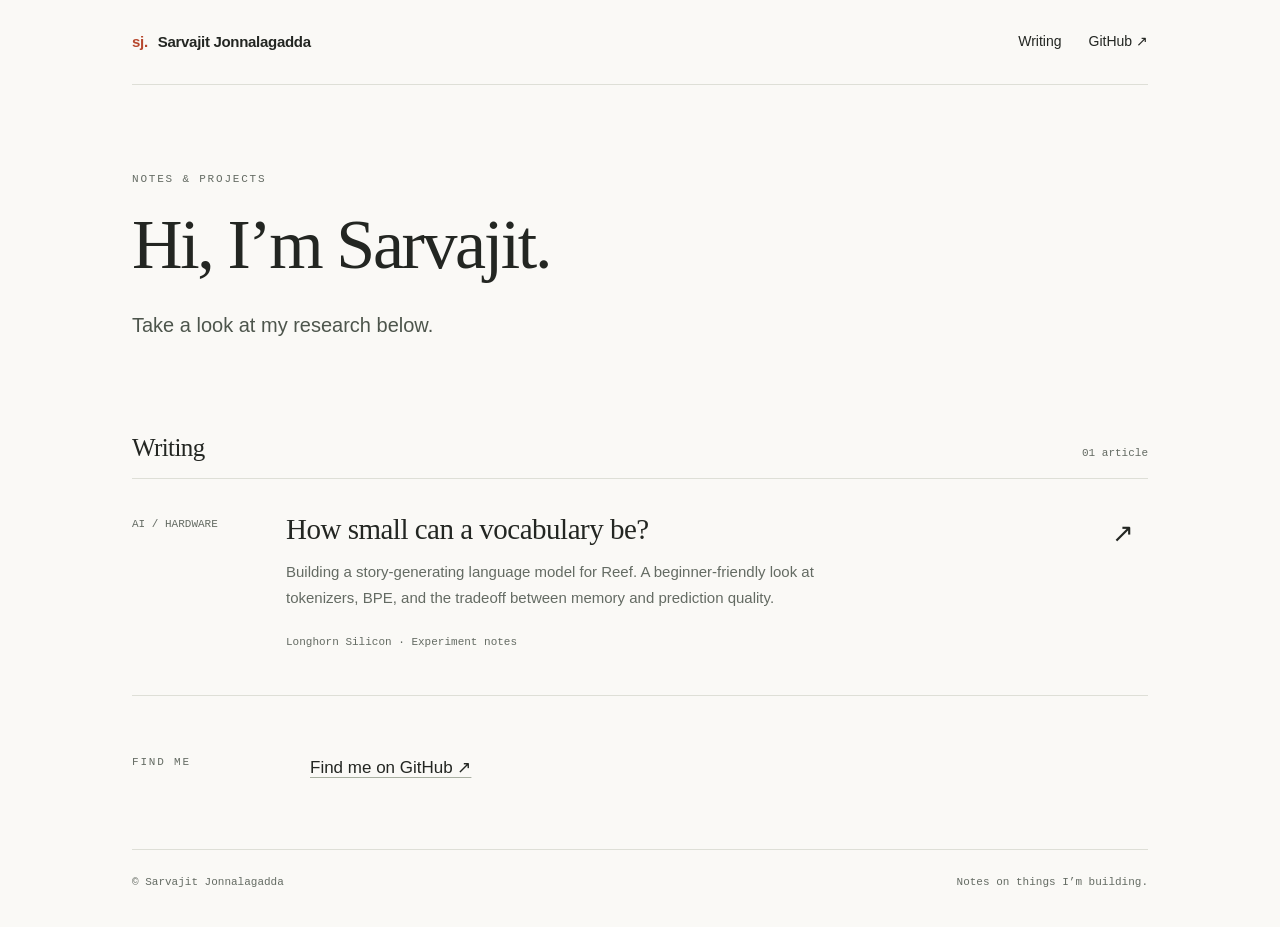
==== index.html @ 6be66ce3 "Remove About navigation, finish opening blurb, and move code links to top" ====
<!doctype html>
<html lang="en"><head><meta charset="UTF-8"><meta name="viewport" content="width=device-width, initial-scale=1"><meta name="description" content="Personal notes on language models, hardware, and building things."><meta name="theme-color" content="#faf9f6"><title>Sarvajit Jonnalagadda | Notes &amp; Projects</title><link rel="icon" href="assets/favicon.svg" type="image/svg+xml"><link rel="stylesheet" href="assets/style.css"></head><body><a class="skip" href="#main">Skip to content</a><div class="wrap"><header class="topbar"><a class="brand" href="index.html"><span>sj.</span>Sarvajit Jonnalagadda</a><nav class="nav" aria-label="Main navigation"><a href="index.html#writing">Writing</a><a href="https://github.com/sarvajit-j">GitHub ↗</a></nav></header>
<main id="main"><section class="hero"><div class="eyebrow">Notes & projects</div><h1>Hi, I’m Sarvajit.</h1><p class="intro">Take a look at my research below.</p></section>
<section id="writing" aria-labelledby="writing-title"><div class="sectionbar"><h2 id="writing-title">Writing</h2><span>01 article</span></div><a class="entry" href="vocabulary.html"><span class="tag">AI / HARDWARE</span><div><h3>How small can a vocabulary be?</h3><p>Building a story-generating language model for Reef. A beginner-friendly look at tokenizers, BPE, and the tradeoff between memory and prediction quality.</p><span class="entry-meta">Longhorn Silicon · Experiment notes</span></div><span class="arrow" aria-hidden="true">↗</span></a></section>
<section class="about" id="about"><div class="eyebrow">Find me</div><div><a href="https://github.com/sarvajit-j">Find me on GitHub ↗</a></div></section></main>
<footer><span>© Sarvajit Jonnalagadda</span><span>Notes on things I’m building.</span></footer></div></body></html>
---- assets/style.css ----
:root{--paper:#faf9f6;--ink:#232622;--muted:#646b63;--line:#dedfd7;--accent:#b7472d;--soft:#f0f1e9;--mono:ui-monospace,SFMono-Regular,Consolas,monospace;--sans:Arial,Helvetica,sans-serif;--serif:Georgia,'Times New Roman',serif}
*{box-sizing:border-box}html{scroll-behavior:smooth;scroll-padding-top:36px}body{margin:0;background:var(--paper);color:var(--ink);font:17px/1.7 var(--sans)}a{color:inherit;text-decoration-color:#a8afa1;text-underline-offset:4px}a:hover{color:var(--accent);text-decoration-color:var(--accent)}button,a,input{touch-action:manipulation}button{font:inherit;color:inherit}a:focus-visible,button:focus-visible,input:focus-visible{outline:3px solid var(--accent);outline-offset:5px}.skip{position:absolute;left:16px;top:-80px;padding:8px;background:var(--paper);z-index:10}.skip:focus{top:8px}.wrap{max-width:1080px;margin:auto;padding:0 32px}.topbar{display:flex;align-items:center;justify-content:space-between;gap:24px;padding:29px 0;border-bottom:1px solid var(--line)}.brand{text-decoration:none;font-size:15px;font-weight:600;letter-spacing:-.3px}.brand span{color:var(--accent);margin-right:10px}.nav{display:flex;gap:27px;font-size:14px}.nav a{text-decoration:none}.nav a[aria-current=page]{color:var(--accent)}.eyebrow{font:11px/1.6 var(--mono);letter-spacing:1.8px;text-transform:uppercase;color:var(--muted)}.hero{padding:86px 0 70px;max-width:850px}h1,h2,h3,p{margin-top:0}h1{font:normal clamp(40px,6.2vw,70px)/1.08 var(--serif);letter-spacing:-2.4px;margin:19px 0 25px}h2{font:normal 32px/1.25 var(--serif);letter-spacing:-.6px}h3{font-size:18px}.intro{font-size:20px;line-height:1.7;max-width:660px;color:#4d554c}.intro a{color:var(--ink)}.sectionbar{display:flex;justify-content:space-between;align-items:baseline;border-bottom:1px solid var(--line);padding-bottom:15px}.sectionbar h2{font-size:25px;margin:0}.sectionbar span{font:11px var(--mono);color:var(--muted)}.entry{display:grid;grid-template-columns:130px 1fr 36px;gap:24px;padding:32px 0 40px;border-bottom:1px solid var(--line);text-decoration:none}.entry .tag{font:11px var(--mono);color:var(--muted);padding-top:7px}.entry h3{font:normal 29px/1.25 var(--serif);margin:0 0 12px;letter-spacing:-.5px}.entry p{font-size:15px;color:var(--muted);max-width:600px;margin:0 0 16px}.entry .entry-meta{font:11px var(--mono);color:var(--muted)}.arrow{font-size:26px}.about{display:grid;grid-template-columns:154px 1fr;gap:24px;padding:58px 0 66px}.about p{max-width:620px;margin-bottom:12px;color:#4d554c}footer{border-top:1px solid var(--line);padding:23px 0 35px;display:flex;justify-content:space-between;gap:20px;font:11px/1.7 var(--mono);color:var(--muted)}.article-head{max-width:850px;padding:61px 0 45px}.back{font-size:13px;color:var(--muted);text-decoration:none}.article-head h1{font-size:clamp(40px,5.5vw,62px);margin-top:22px}.dek{font-size:20px;color:#596151;line-height:1.55;max-width:700px}.byline{font:11px/1.8 var(--mono);color:var(--muted)}.reading{display:grid;grid-template-columns:160px minmax(0,720px);gap:50px;align-items:start}.toc{position:sticky;top:32px;font-size:12px;line-height:1.6}.toc p{font:10px var(--mono);letter-spacing:1px;color:var(--muted)}.toc a{display:block;color:var(--muted);text-decoration:none;margin:14px 0}.toc a:hover{color:var(--accent)}article{font-size:17px;line-height:1.85;min-width:0}article p{margin-bottom:23px}article h2{margin:50px 0 22px}article h3{margin:26px 0 12px}article li{margin-bottom:8px}article ul,article ol{padding-left:24px}.brief{border-left:2px solid var(--accent);padding:2px 0 2px 22px;color:#596151;font-size:15px;margin-bottom:35px}.prompt{font:italic 27px/1.4 var(--serif);border-left:2px solid var(--accent);padding:10px 0 10px 22px;margin:26px 0}.flow{display:flex;align-items:center;flex-wrap:wrap;gap:10px;background:var(--soft);padding:18px 21px;font:12px/1.6 var(--mono);margin:25px 0}.flow b{font-weight:normal;color:var(--accent)}figure{margin:30px 0}figure img{display:block;width:100%;height:auto;border:1px solid var(--line)}figcaption{font:12px/1.65 var(--sans);color:var(--muted);margin-top:12px}.portrait{max-width:530px;margin:32px auto}.portrait img{max-height:720px;object-fit:contain;background:#e5e1d6}.note{font-size:13px;color:var(--muted);border-top:1px solid var(--line);padding-top:13px;line-height:1.65}.equation{font:17px/1.8 var(--mono);background:var(--soft);padding:20px;margin:24px 0;overflow-wrap:anywhere}.table-wrap{overflow-x:auto;margin:25px 0}table{border-collapse:collapse;width:100%;font-size:14px;white-space:nowrap}th{text-align:left;font:10px/1.5 var(--mono);text-transform:uppercase;letter-spacing:.7px;color:var(--muted);padding:12px 14px;border-bottom:1px solid var(--ink)}td{padding:12px 14px;border-bottom:1px solid var(--line);font-variant-numeric:tabular-nums}th:first-child,td:first-child{padding-left:0}.best td{background:#eaf0e5}.best td:first-child{padding-left:8px}.badge{font:9px var(--mono);margin-left:6px;color:#426141;white-space:normal}.bpb-demo{border:1px solid var(--line);padding:24px;margin:28px 0}.bpb-demo .eyebrow{margin-bottom:16px}.penalty-grid{display:grid;grid-template-columns:1fr 1fr;gap:20px}.penalty-grid>div{background:var(--soft);padding:18px;font-size:14px}.penalty-grid strong{font:normal 28px var(--serif);display:block;margin:8px 0}.penalty-grid p{margin:0}.example-label{font:11px var(--mono);color:var(--muted);margin-top:16px}.sample-viewer{border:1px solid var(--line);margin:28px 0 24px}.sample-top{background:var(--soft);padding:20px 24px}.sample-top p{font:11px var(--mono);margin:0 0 12px;color:var(--muted)}.tabs{display:flex;gap:7px;flex-wrap:wrap}.tabs button{border:1px solid #cbd0c4;background:transparent;padding:7px 13px;font:12px var(--mono);cursor:pointer;border-radius:2px}.tabs button[aria-selected=true]{background:var(--ink);border-color:var(--ink);color:white}.sample-body{padding:24px}.sample-metrics{display:flex;flex-wrap:wrap;gap:20px;margin-bottom:20px;font:11px var(--mono);color:var(--muted)}.sample-story{font:18px/1.85 var(--serif);white-space:pre-wrap;min-height:400px;margin:0}.sample-bottom{display:flex;justify-content:space-between;align-items:center;border-top:1px solid var(--line);padding:13px 24px;font:11px var(--mono);color:var(--muted)}.sample-bottom button{background:none;border:0;cursor:pointer;padding:8px;font:12px var(--mono)}.sources{font-size:14px}.article-end{border-top:1px solid var(--line);padding:28px 0;margin:48px 0 45px;font-size:14px}.noscript{padding:16px;font-size:14px}strong{font-weight:600}
@media(max-width:800px){.reading{display:block;max-width:700px;margin:auto}.toc{position:static;display:flex;flex-wrap:wrap;gap:10px 18px;border-block:1px solid var(--line);padding:14px 0;margin-bottom:30px}.toc p{width:100%;margin:0}.toc a{margin:0}.article-head{padding-top:40px}.hero{padding-top:62px}h1{letter-spacing:-1.6px}.entry{grid-template-columns:85px 1fr 20px;gap:15px}.about{grid-template-columns:100px 1fr;gap:15px}}
@media(max-width:480px){.wrap{padding:0 21px}.topbar{gap:14px;align-items:flex-start}.brand{font-size:13px;max-width:160px}.brand span{display:none}.nav{gap:14px;font-size:12px}.hero{padding:46px 0}.intro,.dek{font-size:18px}.entry{grid-template-columns:1fr 20px}.entry .tag{grid-column:1/-1}.entry h3{font-size:26px}.entry .arrow{grid-column:2;grid-row:2}.about{display:block}.about .eyebrow{margin-bottom:18px}footer{font-size:10px}article{font-size:16px}.penalty-grid{grid-template-columns:1fr}.sample-body{padding:20px}.sample-story{font-size:17px}.sample-top{padding:18px}.sample-bottom{padding:12px}.article-head h1{font-size:42px}.sample-metrics{gap:12px}.flow{font-size:11px}}
@media(prefers-reduced-motion:reduce){html{scroll-behavior:auto}}
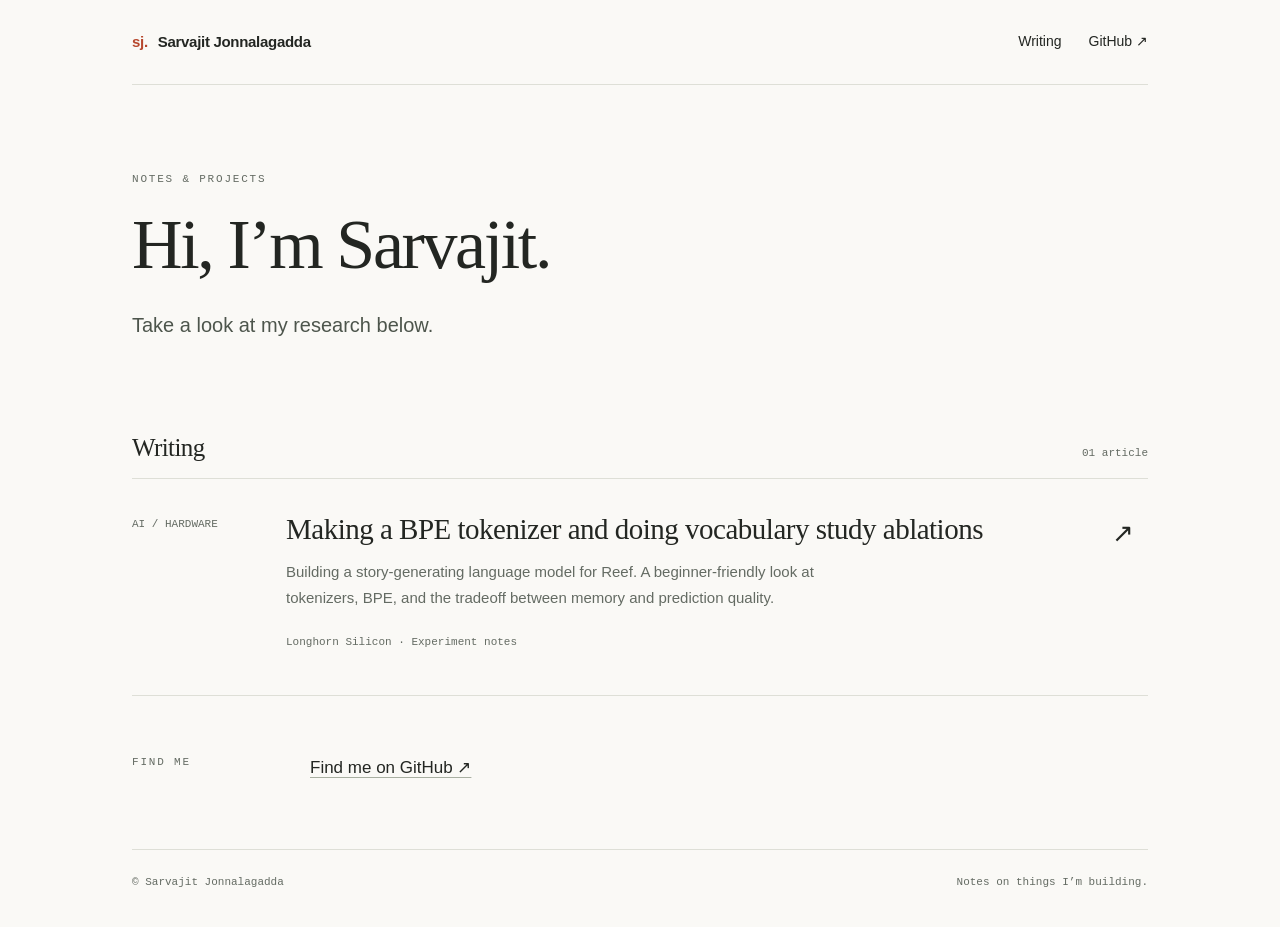
==== commit 0ebc49b6: "Rename BPE article and remove subtitle" ====
--- a/index.html
+++ b/index.html
@@ -1,6 +1,6 @@
 <!doctype html>
 <html lang="en"><head><meta charset="UTF-8"><meta name="viewport" content="width=device-width, initial-scale=1"><meta name="description" content="Personal notes on language models, hardware, and building things."><meta name="theme-color" content="#faf9f6"><title>Sarvajit Jonnalagadda | Notes &amp; Projects</title><link rel="icon" href="assets/favicon.svg" type="image/svg+xml"><link rel="stylesheet" href="assets/style.css"></head><body><a class="skip" href="#main">Skip to content</a><div class="wrap"><header class="topbar"><a class="brand" href="index.html"><span>sj.</span>Sarvajit Jonnalagadda</a><nav class="nav" aria-label="Main navigation"><a href="index.html#writing">Writing</a><a href="https://github.com/sarvajit-j">GitHub ↗</a></nav></header>
 <main id="main"><section class="hero"><div class="eyebrow">Notes & projects</div><h1>Hi, I’m Sarvajit.</h1><p class="intro">Take a look at my research below.</p></section>
-<section id="writing" aria-labelledby="writing-title"><div class="sectionbar"><h2 id="writing-title">Writing</h2><span>01 article</span></div><a class="entry" href="vocabulary.html"><span class="tag">AI / HARDWARE</span><div><h3>How small can a vocabulary be?</h3><p>Building a story-generating language model for Reef. A beginner-friendly look at tokenizers, BPE, and the tradeoff between memory and prediction quality.</p><span class="entry-meta">Longhorn Silicon · Experiment notes</span></div><span class="arrow" aria-hidden="true">↗</span></a></section>
+<section id="writing" aria-labelledby="writing-title"><div class="sectionbar"><h2 id="writing-title">Writing</h2><span>01 article</span></div><a class="entry" href="vocabulary.html"><span class="tag">AI / HARDWARE</span><div><h3>Making a BPE tokenizer and doing vocabulary study ablations</h3><p>Building a story-generating language model for Reef. A beginner-friendly look at tokenizers, BPE, and the tradeoff between memory and prediction quality.</p><span class="entry-meta">Longhorn Silicon · Experiment notes</span></div><span class="arrow" aria-hidden="true">↗</span></a></section>
 <section class="about" id="about"><div class="eyebrow">Find me</div><div><a href="https://github.com/sarvajit-j">Find me on GitHub ↗</a></div></section></main>
 <footer><span>© Sarvajit Jonnalagadda</span><span>Notes on things I’m building.</span></footer></div></body></html>
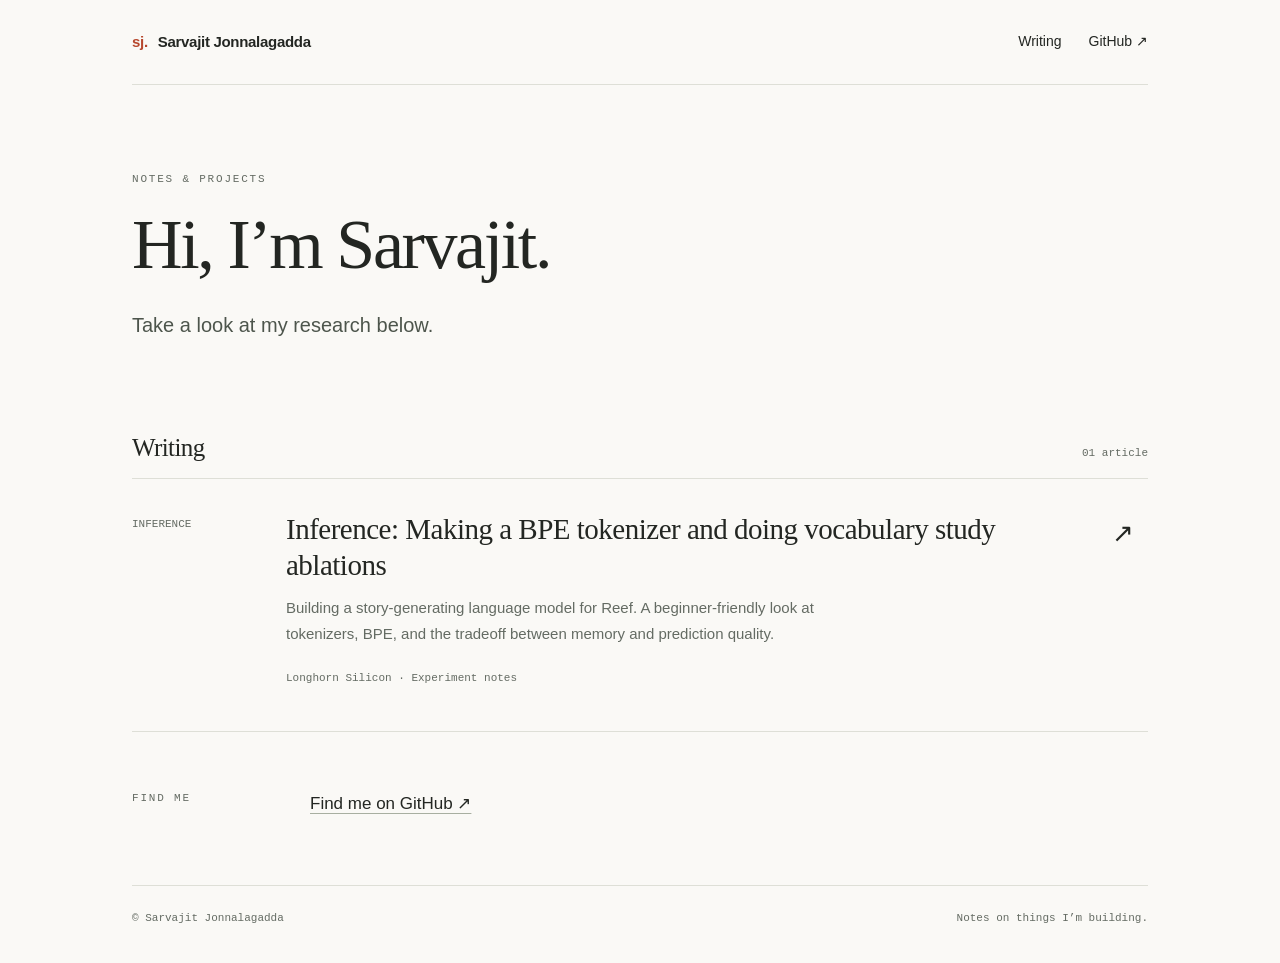
==== commit 6a63c68e: "Label article as inference and add Longhorn Silicon role" ====
--- a/index.html
+++ b/index.html
@@ -1,6 +1,6 @@
 <!doctype html>
 <html lang="en"><head><meta charset="UTF-8"><meta name="viewport" content="width=device-width, initial-scale=1"><meta name="description" content="Personal notes on language models, hardware, and building things."><meta name="theme-color" content="#faf9f6"><title>Sarvajit Jonnalagadda | Notes &amp; Projects</title><link rel="icon" href="assets/favicon.svg" type="image/svg+xml"><link rel="stylesheet" href="assets/style.css"></head><body><a class="skip" href="#main">Skip to content</a><div class="wrap"><header class="topbar"><a class="brand" href="index.html"><span>sj.</span>Sarvajit Jonnalagadda</a><nav class="nav" aria-label="Main navigation"><a href="index.html#writing">Writing</a><a href="https://github.com/sarvajit-j">GitHub ↗</a></nav></header>
 <main id="main"><section class="hero"><div class="eyebrow">Notes & projects</div><h1>Hi, I’m Sarvajit.</h1><p class="intro">Take a look at my research below.</p></section>
-<section id="writing" aria-labelledby="writing-title"><div class="sectionbar"><h2 id="writing-title">Writing</h2><span>01 article</span></div><a class="entry" href="vocabulary.html"><span class="tag">AI / HARDWARE</span><div><h3>Making a BPE tokenizer and doing vocabulary study ablations</h3><p>Building a story-generating language model for Reef. A beginner-friendly look at tokenizers, BPE, and the tradeoff between memory and prediction quality.</p><span class="entry-meta">Longhorn Silicon · Experiment notes</span></div><span class="arrow" aria-hidden="true">↗</span></a></section>
+<section id="writing" aria-labelledby="writing-title"><div class="sectionbar"><h2 id="writing-title">Writing</h2><span>01 article</span></div><a class="entry" href="vocabulary.html"><span class="tag">INFERENCE</span><div><h3>Inference: Making a BPE tokenizer and doing vocabulary study ablations</h3><p>Building a story-generating language model for Reef. A beginner-friendly look at tokenizers, BPE, and the tradeoff between memory and prediction quality.</p><span class="entry-meta">Longhorn Silicon · Experiment notes</span></div><span class="arrow" aria-hidden="true">↗</span></a></section>
 <section class="about" id="about"><div class="eyebrow">Find me</div><div><a href="https://github.com/sarvajit-j">Find me on GitHub ↗</a></div></section></main>
 <footer><span>© Sarvajit Jonnalagadda</span><span>Notes on things I’m building.</span></footer></div></body></html>
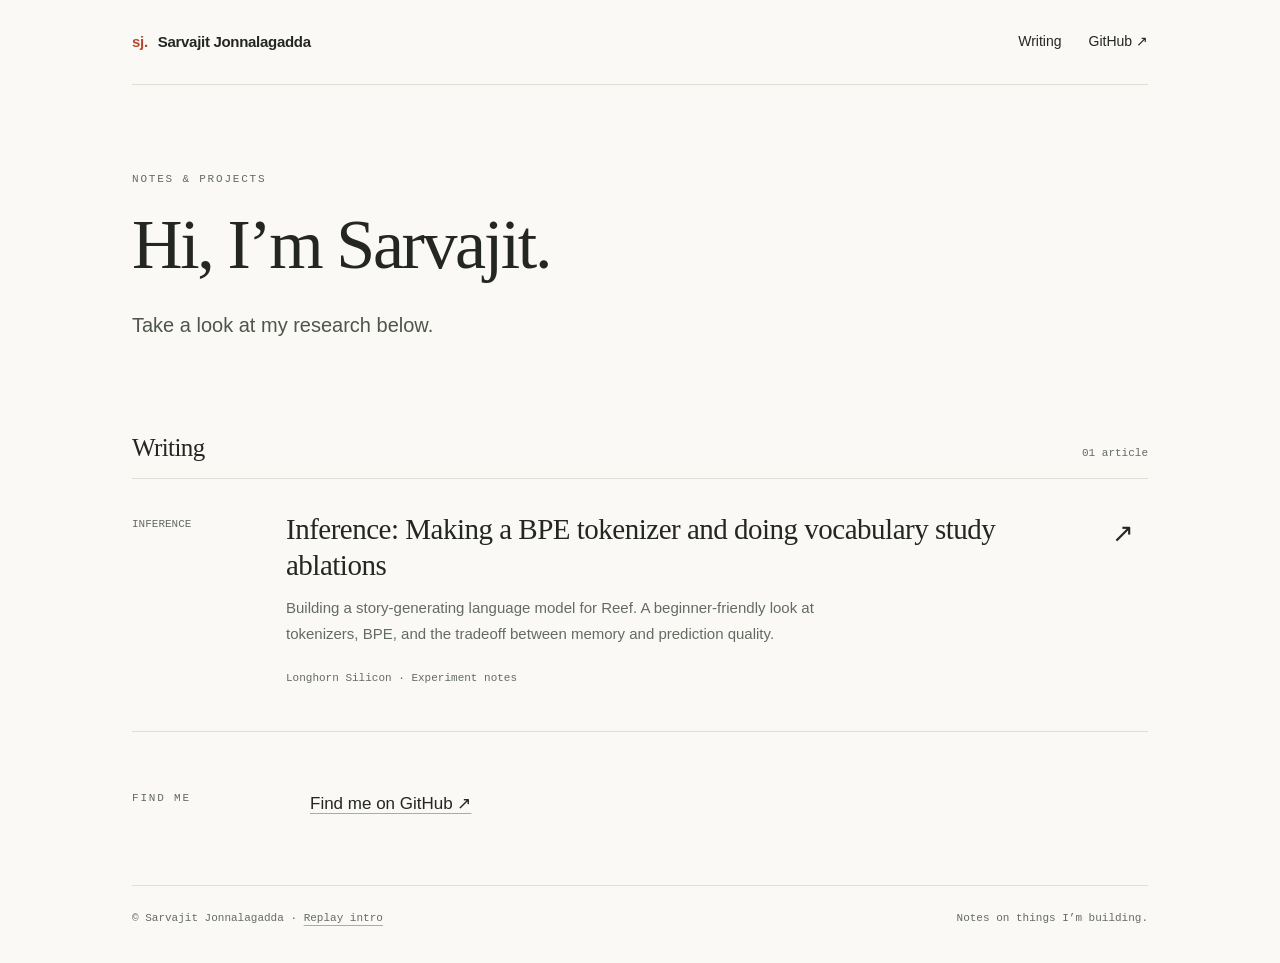
==== commit 99af185c: "Fix bunny shader precision mismatch and make entrance visible on repeat visits" ====
--- a/index.html
+++ b/index.html
@@ -1,6 +1,20 @@
 <!doctype html>
-<html lang="en"><head><meta charset="UTF-8"><meta name="viewport" content="width=device-width, initial-scale=1"><meta name="description" content="Personal notes on language models, hardware, and building things."><meta name="theme-color" content="#faf9f6"><title>Sarvajit Jonnalagadda | Notes &amp; Projects</title><link rel="icon" href="assets/favicon.svg" type="image/svg+xml"><link rel="stylesheet" href="assets/style.css"></head><body><a class="skip" href="#main">Skip to content</a><div class="wrap"><header class="topbar"><a class="brand" href="index.html"><span>sj.</span>Sarvajit Jonnalagadda</a><nav class="nav" aria-label="Main navigation"><a href="index.html#writing">Writing</a><a href="https://github.com/sarvajit-j">GitHub ↗</a></nav></header>
+<html lang="en"><head><meta charset="UTF-8"><meta name="viewport" content="width=device-width, initial-scale=1"><meta name="description" content="Personal notes on language models, hardware, and building things."><meta name="theme-color" content="#faf9f6"><title>Sarvajit Jonnalagadda | Notes &amp; Projects</title><link rel="icon" href="assets/favicon.svg" type="image/svg+xml"><link rel="stylesheet" href="assets/style.css"><link rel="stylesheet" href="assets/bunny-intro.css?v=2">
+<script id="bunny-bootstrap">
+(()=>{const query=new URLSearchParams(location.search),forced=query.get('intro')==='1',reduced=matchMedia('(prefers-reduced-motion: reduce)').matches;
+const active=query.get('intro')!=='0'&&(!location.hash||forced);
+let timeout;window.__bunnyIntro={active,reduced,finish(){this.active=false;clearTimeout(timeout);document.documentElement.classList.remove('bunny-pending');const layer=document.getElementById('bunny-intro');if(layer)layer.hidden=true;}};
+if(active){document.documentElement.classList.add('bunny-pending');timeout=setTimeout(()=>window.__bunnyIntro.finish(),7000)}
+})();
+</script>
+<script defer src="assets/bunny-mesh.js" onerror="window.__bunnyIntro.finish()"></script>
+<script defer src="assets/bunny-intro.js?v=2" onerror="window.__bunnyIntro.finish()"></script></head><body><section class="bunny-intro" id="bunny-intro" aria-label="Woven bunny entrance animation" hidden>
+<img class="bunny-poster" src="assets/bunny-poster.jpg" alt="" aria-hidden="true" width="800" height="700"><canvas id="bunny-canvas" aria-hidden="true"></canvas>
+<div class="bunny-label">A little curiosity</div>
+<button class="bunny-skip" id="bunny-skip" type="button">Skip intro ↗</button>
+<div class="bunny-credit">Woven bunny study<span>Inspired by <a href="https://doi.org/10.1145/3306346.3323043">Weaving Geodesic Foliations (2019)</a></span></div>
+</section><script>document.getElementById("bunny-intro").hidden=!(window.__bunnyIntro&&window.__bunnyIntro.active);</script><a class="skip" href="#main">Skip to content</a><div class="wrap"><header class="topbar"><a class="brand" href="index.html"><span>sj.</span>Sarvajit Jonnalagadda</a><nav class="nav" aria-label="Main navigation"><a href="index.html#writing">Writing</a><a href="https://github.com/sarvajit-j">GitHub ↗</a></nav></header>
 <main id="main"><section class="hero"><div class="eyebrow">Notes & projects</div><h1>Hi, I’m Sarvajit.</h1><p class="intro">Take a look at my research below.</p></section>
 <section id="writing" aria-labelledby="writing-title"><div class="sectionbar"><h2 id="writing-title">Writing</h2><span>01 article</span></div><a class="entry" href="vocabulary.html"><span class="tag">INFERENCE</span><div><h3>Inference: Making a BPE tokenizer and doing vocabulary study ablations</h3><p>Building a story-generating language model for Reef. A beginner-friendly look at tokenizers, BPE, and the tradeoff between memory and prediction quality.</p><span class="entry-meta">Longhorn Silicon · Experiment notes</span></div><span class="arrow" aria-hidden="true">↗</span></a></section>
 <section class="about" id="about"><div class="eyebrow">Find me</div><div><a href="https://github.com/sarvajit-j">Find me on GitHub ↗</a></div></section></main>
-<footer><span>© Sarvajit Jonnalagadda</span><span>Notes on things I’m building.</span></footer></div></body></html>+<footer><span>© Sarvajit Jonnalagadda · <a href="?intro=1">Replay intro</a></span><span>Notes on things I’m building.</span></footer></div></body></html>
--- a/assets/bunny-intro.css
+++ b/assets/bunny-intro.css
@@ -0,0 +1,12 @@
+/* The entrance is an overlay. Existing homepage styles and content are untouched. */
+html.bunny-pending{overflow:hidden}html.bunny-pending .wrap{visibility:hidden}
+.bunny-intro[hidden]{display:none!important}.bunny-intro{--bunny-rush:0;position:fixed;inset:0;z-index:1000;background:radial-gradient(ellipse at 50% 38%,#283037 0%,#151a1e 45%,#0c1013 100%);overflow:hidden;isolation:isolate;opacity:1;transition:opacity .42s ease;color:#eeeae3}
+.bunny-intro canvas{position:absolute;inset:0;width:100%;height:100%;display:block;opacity:0;transition:opacity .15s ease;filter:blur(calc(var(--bunny-rush)*.6px))}.bunny-ready canvas{opacity:1}
+.bunny-intro::before{content:"";position:absolute;z-index:-1;left:29%;right:29%;top:79%;height:5%;border-radius:50%;background:#000;filter:blur(23px);opacity:calc(.48 - var(--bunny-rush)*.4);transform:scale(calc(1 + var(--bunny-rush)*3))}
+.bunny-skip{position:absolute;z-index:3;right:clamp(20px,5vw,64px);top:28px;border:1px solid #666a6d;border-radius:2px;background:#10151880;color:#e9e7df;padding:9px 14px;cursor:pointer;font:12px ui-monospace,Consolas,monospace;letter-spacing:.3px}.bunny-skip:hover{background:#343b40}.bunny-skip:focus-visible,.bunny-credit a:focus-visible{outline:2px solid #ebbf65;outline-offset:5px}
+.bunny-label{position:absolute;top:30px;left:clamp(20px,5vw,64px);font:11px ui-monospace,Consolas,monospace;letter-spacing:2px;text-transform:uppercase;color:#a7b0b3}
+.bunny-credit{position:absolute;bottom:27px;left:clamp(20px,5vw,64px);right:24px;font:11px/1.8 ui-monospace,Consolas,monospace;color:#a7b0b3;opacity:calc(1 - var(--bunny-rush));transition:opacity .2s}.bunny-credit a{color:#d9d9cf;text-decoration-color:#737c7e;text-underline-offset:3px}.bunny-credit span{display:block;color:#737e84;font-size:10px}
+.bunny-intro.bunny-revealing{opacity:0;pointer-events:none}.bunny-intro.bunny-revealing .bunny-credit,.bunny-intro.bunny-revealing .bunny-skip,.bunny-intro.bunny-revealing .bunny-label{visibility:hidden}
+@media(prefers-reduced-motion:reduce){.bunny-intro,.bunny-intro *{transition:none!important;animation:none!important}.bunny-intro canvas{display:none}.bunny-ready .bunny-poster{opacity:1}}
+
+.bunny-poster{position:absolute;top:50%;left:50%;width:min(86vw,800px);height:auto;max-height:86vh;object-fit:contain;transform:translate(-50%,-50%);opacity:1;transition:opacity .18s ease}.bunny-ready .bunny-poster{opacity:0}.bunny-fallback canvas{display:none}
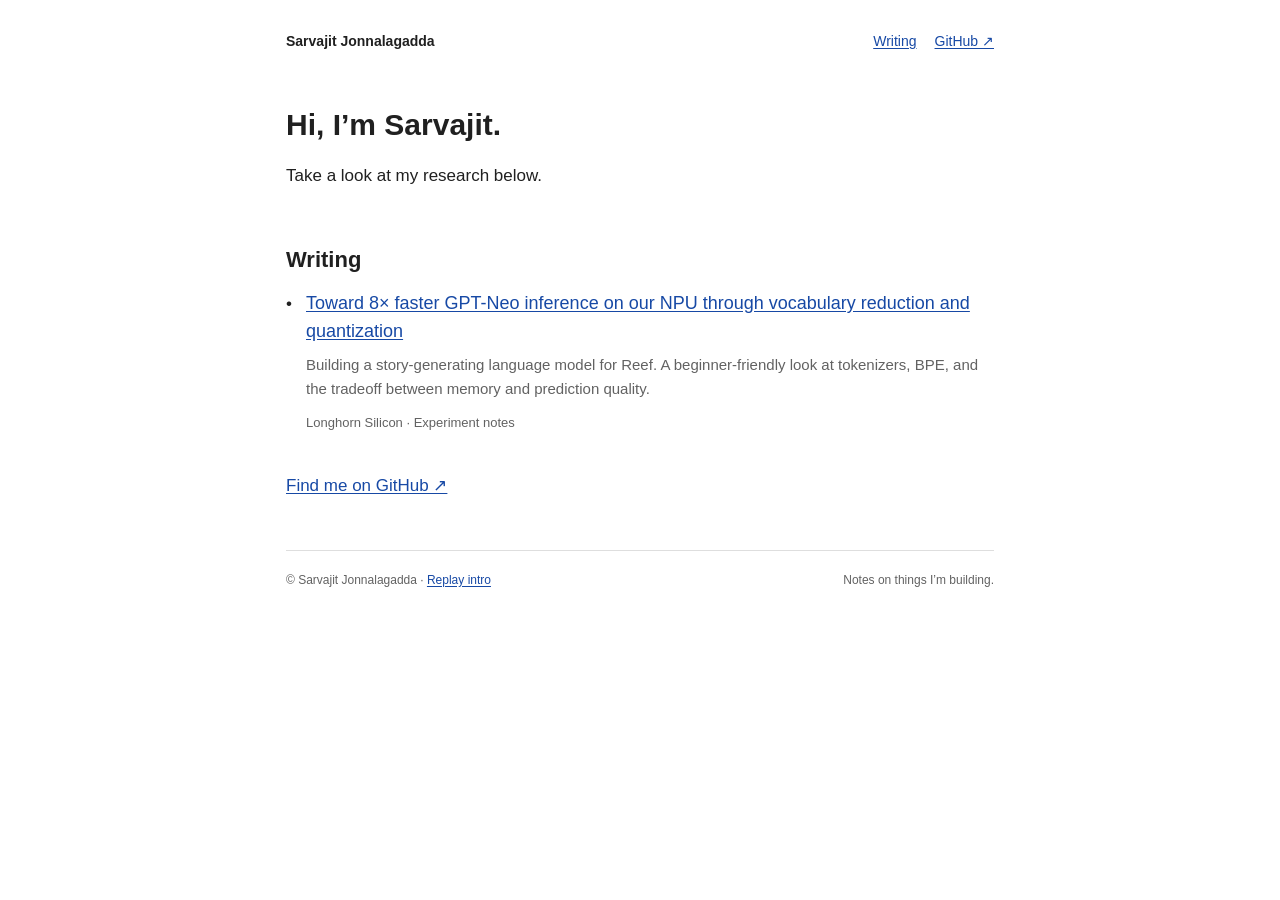
==== commit b0b10fda: "Simplify website to text-first layout and update GPT-Neo inference title" ====
--- a/index.html
+++ b/index.html
@@ -1,5 +1,5 @@
 <!doctype html>
-<html lang="en"><head><meta charset="UTF-8"><meta name="viewport" content="width=device-width, initial-scale=1"><meta name="description" content="Personal notes on language models, hardware, and building things."><meta name="theme-color" content="#faf9f6"><title>Sarvajit Jonnalagadda | Notes &amp; Projects</title><link rel="icon" href="assets/favicon.svg" type="image/svg+xml"><link rel="stylesheet" href="assets/style.css"><link rel="stylesheet" href="assets/bunny-intro.css?v=2">
+<html lang="en"><head><meta charset="UTF-8"><meta name="viewport" content="width=device-width, initial-scale=1"><meta name="description" content="Personal notes on language models, hardware, and building things."><meta name="theme-color" content="#faf9f6"><title>Sarvajit Jonnalagadda | Notes &amp; Projects</title><link rel="icon" href="assets/favicon.svg" type="image/svg+xml"><link rel="stylesheet" href="assets/style.css?v=3"><link rel="stylesheet" href="assets/bunny-intro.css?v=2">
 <script id="bunny-bootstrap">
 (()=>{const query=new URLSearchParams(location.search),forced=query.get('intro')==='1',reduced=matchMedia('(prefers-reduced-motion: reduce)').matches;
 const active=query.get('intro')!=='0'&&(!location.hash||forced);
@@ -15,6 +15,6 @@
 <div class="bunny-credit">Woven bunny study<span>Inspired by <a href="https://doi.org/10.1145/3306346.3323043">Weaving Geodesic Foliations (2019)</a></span></div>
 </section><script>document.getElementById("bunny-intro").hidden=!(window.__bunnyIntro&&window.__bunnyIntro.active);</script><a class="skip" href="#main">Skip to content</a><div class="wrap"><header class="topbar"><a class="brand" href="index.html"><span>sj.</span>Sarvajit Jonnalagadda</a><nav class="nav" aria-label="Main navigation"><a href="index.html#writing">Writing</a><a href="https://github.com/sarvajit-j">GitHub ↗</a></nav></header>
 <main id="main"><section class="hero"><div class="eyebrow">Notes & projects</div><h1>Hi, I’m Sarvajit.</h1><p class="intro">Take a look at my research below.</p></section>
-<section id="writing" aria-labelledby="writing-title"><div class="sectionbar"><h2 id="writing-title">Writing</h2><span>01 article</span></div><a class="entry" href="vocabulary.html"><span class="tag">INFERENCE</span><div><h3>Inference: Making a BPE tokenizer and doing vocabulary study ablations</h3><p>Building a story-generating language model for Reef. A beginner-friendly look at tokenizers, BPE, and the tradeoff between memory and prediction quality.</p><span class="entry-meta">Longhorn Silicon · Experiment notes</span></div><span class="arrow" aria-hidden="true">↗</span></a></section>
+<section id="writing" aria-labelledby="writing-title"><div class="sectionbar"><h2 id="writing-title">Writing</h2><span>01 article</span></div><a class="entry" href="vocabulary.html"><span class="tag">INFERENCE</span><div><h3>Toward 8× faster GPT-Neo inference on our NPU through vocabulary reduction and quantization</h3><p>Building a story-generating language model for Reef. A beginner-friendly look at tokenizers, BPE, and the tradeoff between memory and prediction quality.</p><span class="entry-meta">Longhorn Silicon · Experiment notes</span></div><span class="arrow" aria-hidden="true">↗</span></a></section>
 <section class="about" id="about"><div class="eyebrow">Find me</div><div><a href="https://github.com/sarvajit-j">Find me on GitHub ↗</a></div></section></main>
 <footer><span>© Sarvajit Jonnalagadda · <a href="?intro=1">Replay intro</a></span><span>Notes on things I’m building.</span></footer></div></body></html>
--- a/assets/style.css
+++ b/assets/style.css
@@ -1,6 +1,4 @@
-
-:root{--paper:#faf9f6;--ink:#232622;--muted:#646b63;--line:#dedfd7;--accent:#b7472d;--soft:#f0f1e9;--mono:ui-monospace,SFMono-Regular,Consolas,monospace;--sans:Arial,Helvetica,sans-serif;--serif:Georgia,'Times New Roman',serif}
-*{box-sizing:border-box}html{scroll-behavior:smooth;scroll-padding-top:36px}body{margin:0;background:var(--paper);color:var(--ink);font:17px/1.7 var(--sans)}a{color:inherit;text-decoration-color:#a8afa1;text-underline-offset:4px}a:hover{color:var(--accent);text-decoration-color:var(--accent)}button,a,input{touch-action:manipulation}button{font:inherit;color:inherit}a:focus-visible,button:focus-visible,input:focus-visible{outline:3px solid var(--accent);outline-offset:5px}.skip{position:absolute;left:16px;top:-80px;padding:8px;background:var(--paper);z-index:10}.skip:focus{top:8px}.wrap{max-width:1080px;margin:auto;padding:0 32px}.topbar{display:flex;align-items:center;justify-content:space-between;gap:24px;padding:29px 0;border-bottom:1px solid var(--line)}.brand{text-decoration:none;font-size:15px;font-weight:600;letter-spacing:-.3px}.brand span{color:var(--accent);margin-right:10px}.nav{display:flex;gap:27px;font-size:14px}.nav a{text-decoration:none}.nav a[aria-current=page]{color:var(--accent)}.eyebrow{font:11px/1.6 var(--mono);letter-spacing:1.8px;text-transform:uppercase;color:var(--muted)}.hero{padding:86px 0 70px;max-width:850px}h1,h2,h3,p{margin-top:0}h1{font:normal clamp(40px,6.2vw,70px)/1.08 var(--serif);letter-spacing:-2.4px;margin:19px 0 25px}h2{font:normal 32px/1.25 var(--serif);letter-spacing:-.6px}h3{font-size:18px}.intro{font-size:20px;line-height:1.7;max-width:660px;color:#4d554c}.intro a{color:var(--ink)}.sectionbar{display:flex;justify-content:space-between;align-items:baseline;border-bottom:1px solid var(--line);padding-bottom:15px}.sectionbar h2{font-size:25px;margin:0}.sectionbar span{font:11px var(--mono);color:var(--muted)}.entry{display:grid;grid-template-columns:130px 1fr 36px;gap:24px;padding:32px 0 40px;border-bottom:1px solid var(--line);text-decoration:none}.entry .tag{font:11px var(--mono);color:var(--muted);padding-top:7px}.entry h3{font:normal 29px/1.25 var(--serif);margin:0 0 12px;letter-spacing:-.5px}.entry p{font-size:15px;color:var(--muted);max-width:600px;margin:0 0 16px}.entry .entry-meta{font:11px var(--mono);color:var(--muted)}.arrow{font-size:26px}.about{display:grid;grid-template-columns:154px 1fr;gap:24px;padding:58px 0 66px}.about p{max-width:620px;margin-bottom:12px;color:#4d554c}footer{border-top:1px solid var(--line);padding:23px 0 35px;display:flex;justify-content:space-between;gap:20px;font:11px/1.7 var(--mono);color:var(--muted)}.article-head{max-width:850px;padding:61px 0 45px}.back{font-size:13px;color:var(--muted);text-decoration:none}.article-head h1{font-size:clamp(40px,5.5vw,62px);margin-top:22px}.dek{font-size:20px;color:#596151;line-height:1.55;max-width:700px}.byline{font:11px/1.8 var(--mono);color:var(--muted)}.reading{display:grid;grid-template-columns:160px minmax(0,720px);gap:50px;align-items:start}.toc{position:sticky;top:32px;font-size:12px;line-height:1.6}.toc p{font:10px var(--mono);letter-spacing:1px;color:var(--muted)}.toc a{display:block;color:var(--muted);text-decoration:none;margin:14px 0}.toc a:hover{color:var(--accent)}article{font-size:17px;line-height:1.85;min-width:0}article p{margin-bottom:23px}article h2{margin:50px 0 22px}article h3{margin:26px 0 12px}article li{margin-bottom:8px}article ul,article ol{padding-left:24px}.brief{border-left:2px solid var(--accent);padding:2px 0 2px 22px;color:#596151;font-size:15px;margin-bottom:35px}.prompt{font:italic 27px/1.4 var(--serif);border-left:2px solid var(--accent);padding:10px 0 10px 22px;margin:26px 0}.flow{display:flex;align-items:center;flex-wrap:wrap;gap:10px;background:var(--soft);padding:18px 21px;font:12px/1.6 var(--mono);margin:25px 0}.flow b{font-weight:normal;color:var(--accent)}figure{margin:30px 0}figure img{display:block;width:100%;height:auto;border:1px solid var(--line)}figcaption{font:12px/1.65 var(--sans);color:var(--muted);margin-top:12px}.portrait{max-width:530px;margin:32px auto}.portrait img{max-height:720px;object-fit:contain;background:#e5e1d6}.note{font-size:13px;color:var(--muted);border-top:1px solid var(--line);padding-top:13px;line-height:1.65}.equation{font:17px/1.8 var(--mono);background:var(--soft);padding:20px;margin:24px 0;overflow-wrap:anywhere}.table-wrap{overflow-x:auto;margin:25px 0}table{border-collapse:collapse;width:100%;font-size:14px;white-space:nowrap}th{text-align:left;font:10px/1.5 var(--mono);text-transform:uppercase;letter-spacing:.7px;color:var(--muted);padding:12px 14px;border-bottom:1px solid var(--ink)}td{padding:12px 14px;border-bottom:1px solid var(--line);font-variant-numeric:tabular-nums}th:first-child,td:first-child{padding-left:0}.best td{background:#eaf0e5}.best td:first-child{padding-left:8px}.badge{font:9px var(--mono);margin-left:6px;color:#426141;white-space:normal}.bpb-demo{border:1px solid var(--line);padding:24px;margin:28px 0}.bpb-demo .eyebrow{margin-bottom:16px}.penalty-grid{display:grid;grid-template-columns:1fr 1fr;gap:20px}.penalty-grid>div{background:var(--soft);padding:18px;font-size:14px}.penalty-grid strong{font:normal 28px var(--serif);display:block;margin:8px 0}.penalty-grid p{margin:0}.example-label{font:11px var(--mono);color:var(--muted);margin-top:16px}.sample-viewer{border:1px solid var(--line);margin:28px 0 24px}.sample-top{background:var(--soft);padding:20px 24px}.sample-top p{font:11px var(--mono);margin:0 0 12px;color:var(--muted)}.tabs{display:flex;gap:7px;flex-wrap:wrap}.tabs button{border:1px solid #cbd0c4;background:transparent;padding:7px 13px;font:12px var(--mono);cursor:pointer;border-radius:2px}.tabs button[aria-selected=true]{background:var(--ink);border-color:var(--ink);color:white}.sample-body{padding:24px}.sample-metrics{display:flex;flex-wrap:wrap;gap:20px;margin-bottom:20px;font:11px var(--mono);color:var(--muted)}.sample-story{font:18px/1.85 var(--serif);white-space:pre-wrap;min-height:400px;margin:0}.sample-bottom{display:flex;justify-content:space-between;align-items:center;border-top:1px solid var(--line);padding:13px 24px;font:11px var(--mono);color:var(--muted)}.sample-bottom button{background:none;border:0;cursor:pointer;padding:8px;font:12px var(--mono)}.sources{font-size:14px}.article-end{border-top:1px solid var(--line);padding:28px 0;margin:48px 0 45px;font-size:14px}.noscript{padding:16px;font-size:14px}strong{font-weight:600}
-@media(max-width:800px){.reading{display:block;max-width:700px;margin:auto}.toc{position:static;display:flex;flex-wrap:wrap;gap:10px 18px;border-block:1px solid var(--line);padding:14px 0;margin-bottom:30px}.toc p{width:100%;margin:0}.toc a{margin:0}.article-head{padding-top:40px}.hero{padding-top:62px}h1{letter-spacing:-1.6px}.entry{grid-template-columns:85px 1fr 20px;gap:15px}.about{grid-template-columns:100px 1fr;gap:15px}}
-@media(max-width:480px){.wrap{padding:0 21px}.topbar{gap:14px;align-items:flex-start}.brand{font-size:13px;max-width:160px}.brand span{display:none}.nav{gap:14px;font-size:12px}.hero{padding:46px 0}.intro,.dek{font-size:18px}.entry{grid-template-columns:1fr 20px}.entry .tag{grid-column:1/-1}.entry h3{font-size:26px}.entry .arrow{grid-column:2;grid-row:2}.about{display:block}.about .eyebrow{margin-bottom:18px}footer{font-size:10px}article{font-size:16px}.penalty-grid{grid-template-columns:1fr}.sample-body{padding:20px}.sample-story{font-size:17px}.sample-top{padding:18px}.sample-bottom{padding:12px}.article-head h1{font-size:42px}.sample-metrics{gap:12px}.flow{font-size:11px}}
+:root{--paper:#fff;--ink:#202020;--muted:#626262;--line:#dedede;--accent:#1749a5;--soft:#f6f6f6;--mono:ui-monospace,SFMono-Regular,Consolas,monospace;--sans:Arial,Helvetica,sans-serif;--serif:Georgia,serif}
+*{box-sizing:border-box}html{scroll-padding-top:24px}body{margin:0;background:var(--paper);color:var(--ink);font:17px/1.65 var(--sans)}a{color:var(--accent);text-decoration:underline;text-underline-offset:2px}a:hover{color:#09255a}a:focus-visible,button:focus-visible{outline:2px solid var(--accent);outline-offset:4px}.wrap{width:100%;max-width:760px;margin:0 auto;padding:0 26px}h1,h2,h3,p{margin-top:0}h1{font-size:30px;line-height:1.3;margin-bottom:18px;letter-spacing:0}h2{font-size:22px;line-height:1.35;margin:36px 0 16px}h3{font-size:18px;line-height:1.45;margin:22px 0 12px}p{margin-bottom:20px}strong{font-weight:600}.skip{position:absolute;top:-80px;left:16px;background:#fff;padding:8px;z-index:20}.skip:focus{top:8px}.topbar{display:flex;align-items:baseline;justify-content:space-between;gap:20px;padding:30px 0 24px;font-size:14px}.brand{font-weight:600;color:var(--ink);text-decoration:none}.brand span{display:none}.nav{display:flex;gap:18px}.hero{padding:28px 0 10px}.hero .eyebrow{display:none}.intro{font-size:17px}.sectionbar{display:block}.sectionbar h2{margin:25px 0 15px}.sectionbar>span{display:none}.entry{display:block;margin:0 0 24px;padding:0 0 0 20px;position:relative;text-decoration:none}.entry::before{content:"•";position:absolute;left:0;top:0;color:var(--ink)}.entry .tag,.entry .arrow{display:none}.entry h3{font:normal 18px/1.55 var(--sans);text-decoration:underline;margin:0 0 7px}.entry p{font-size:15px;line-height:1.6;color:var(--muted);margin-bottom:7px}.entry-meta{font-size:13px;color:var(--muted)}.about{padding:12px 0 24px}.about .eyebrow{display:none}footer{border-top:1px solid var(--line);padding:20px 0 30px;margin-top:26px;font-size:12px;display:flex;flex-wrap:wrap;justify-content:space-between;gap:10px;color:var(--muted)}.article-head{padding:18px 0 27px}.back{font-size:14px}.article-head .eyebrow{font-size:13px;color:var(--muted);letter-spacing:0;text-transform:none;margin-top:22px!important}.article-head h1{margin:14px 0 18px;font-size:30px;line-height:1.35}.byline{font-size:14px;line-height:1.65;color:var(--muted)}.reading{display:block}.toc{display:none}article{font-size:17px;line-height:1.75;min-width:0}article p{margin-bottom:22px}article h2{margin:38px 0 17px}article ul,article ol{padding-left:26px}article li{margin-bottom:7px}.brief{font-size:15px;color:#555;margin-bottom:30px;padding:0;border:0}.brief p{margin-bottom:14px}.prompt{font:italic 22px/1.5 var(--serif);margin:24px 0 24px 20px}figure{margin:26px 0}figure img{display:block;width:100%;height:auto}.portrait{max-width:480px;margin:28px auto}.portrait img{max-height:680px;object-fit:contain}figcaption,.note{font-size:13px;color:var(--muted)}.eyebrow{font-size:12px;color:var(--muted)}.table-wrap{overflow-x:auto;margin:24px 0}table{border-collapse:collapse;width:100%;font-size:14px;white-space:nowrap}th,td{padding:10px 12px;border-bottom:1px solid var(--line);text-align:left;font-variant-numeric:tabular-nums}th{font-size:12px;font-weight:600;border-bottom-color:#999}td:first-child,th:first-child{padding-left:0}.best td{font-weight:600}.badge{font-size:10px;margin-left:6px;color:#52634b}.sample-viewer{border:1px solid var(--line);margin:26px 0}.sample-top{padding:16px 20px;border-bottom:1px solid var(--line)}.sample-top p{font-size:11px;letter-spacing:.5px;color:var(--muted);margin-bottom:10px}.tabs{display:flex;flex-wrap:wrap;gap:7px}.tabs button{font:14px var(--sans);padding:6px 12px;cursor:pointer;border:1px solid #ccc;background:white;color:var(--ink);border-radius:2px}.tabs button[aria-selected=true]{border-color:var(--ink);background:#eee;font-weight:600}.sample-body{padding:20px}.sample-metrics{display:flex;flex-wrap:wrap;gap:10px 18px;font-size:11px;color:var(--muted);margin-bottom:20px}.sample-story{white-space:pre-wrap;font:17px/1.75 var(--sans);min-height:360px;margin:0}.sample-bottom{display:flex;justify-content:space-between;align-items:center;gap:10px;padding:12px 15px;border-top:1px solid var(--line);font-size:11px;color:var(--muted)}.sample-bottom button{border:0;background:none;color:var(--accent);text-decoration:underline;padding:5px;cursor:pointer;font:12px var(--sans)}.article-end{border-top:1px solid var(--line);padding-top:20px;margin-top:32px;font-size:14px}.noscript{font-size:13px}
+@media(max-width:520px){.wrap{padding:0 20px}.topbar{padding-top:22px;gap:15px;align-items:flex-start}.brand{max-width:170px}.nav{gap:12px;font-size:13px}h1,.article-head h1{font-size:26px}.hero{padding-top:22px}body,article{font-size:16px}.sample-story{font-size:16px}.sample-body{padding:16px}.sample-top{padding:15px}.sample-metrics{gap:8px 12px}th,td{padding:9px}.sample-bottom{padding:10px}.entry{padding-left:16px}}
 @media(prefers-reduced-motion:reduce){html{scroll-behavior:auto}}
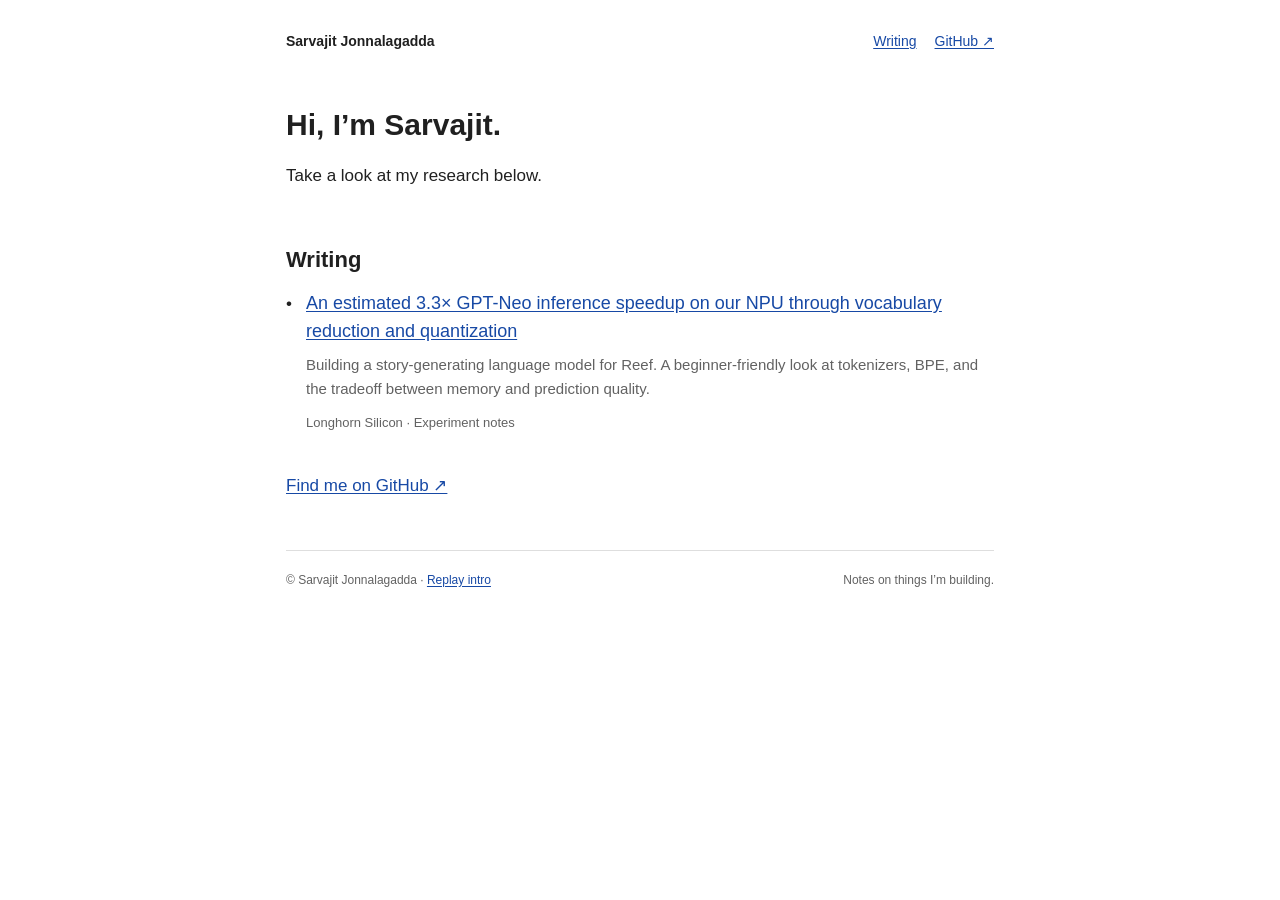
==== commit 9ffc81a6: "Replace 8x goal title with qualified 3.3x bandwidth-only estimate" ====
--- a/index.html
+++ b/index.html
@@ -15,6 +15,6 @@
 <div class="bunny-credit">Woven bunny study<span>Inspired by <a href="https://doi.org/10.1145/3306346.3323043">Weaving Geodesic Foliations (2019)</a></span></div>
 </section><script>document.getElementById("bunny-intro").hidden=!(window.__bunnyIntro&&window.__bunnyIntro.active);</script><a class="skip" href="#main">Skip to content</a><div class="wrap"><header class="topbar"><a class="brand" href="index.html"><span>sj.</span>Sarvajit Jonnalagadda</a><nav class="nav" aria-label="Main navigation"><a href="index.html#writing">Writing</a><a href="https://github.com/sarvajit-j">GitHub ↗</a></nav></header>
 <main id="main"><section class="hero"><div class="eyebrow">Notes & projects</div><h1>Hi, I’m Sarvajit.</h1><p class="intro">Take a look at my research below.</p></section>
-<section id="writing" aria-labelledby="writing-title"><div class="sectionbar"><h2 id="writing-title">Writing</h2><span>01 article</span></div><a class="entry" href="vocabulary.html"><span class="tag">INFERENCE</span><div><h3>Toward 8× faster GPT-Neo inference on our NPU through vocabulary reduction and quantization</h3><p>Building a story-generating language model for Reef. A beginner-friendly look at tokenizers, BPE, and the tradeoff between memory and prediction quality.</p><span class="entry-meta">Longhorn Silicon · Experiment notes</span></div><span class="arrow" aria-hidden="true">↗</span></a></section>
+<section id="writing" aria-labelledby="writing-title"><div class="sectionbar"><h2 id="writing-title">Writing</h2><span>01 article</span></div><a class="entry" href="vocabulary.html"><span class="tag">INFERENCE</span><div><h3>An estimated 3.3× GPT-Neo inference speedup on our NPU through vocabulary reduction and quantization</h3><p>Building a story-generating language model for Reef. A beginner-friendly look at tokenizers, BPE, and the tradeoff between memory and prediction quality.</p><span class="entry-meta">Longhorn Silicon · Experiment notes</span></div><span class="arrow" aria-hidden="true">↗</span></a></section>
 <section class="about" id="about"><div class="eyebrow">Find me</div><div><a href="https://github.com/sarvajit-j">Find me on GitHub ↗</a></div></section></main>
 <footer><span>© Sarvajit Jonnalagadda · <a href="?intro=1">Replay intro</a></span><span>Notes on things I’m building.</span></footer></div></body></html>
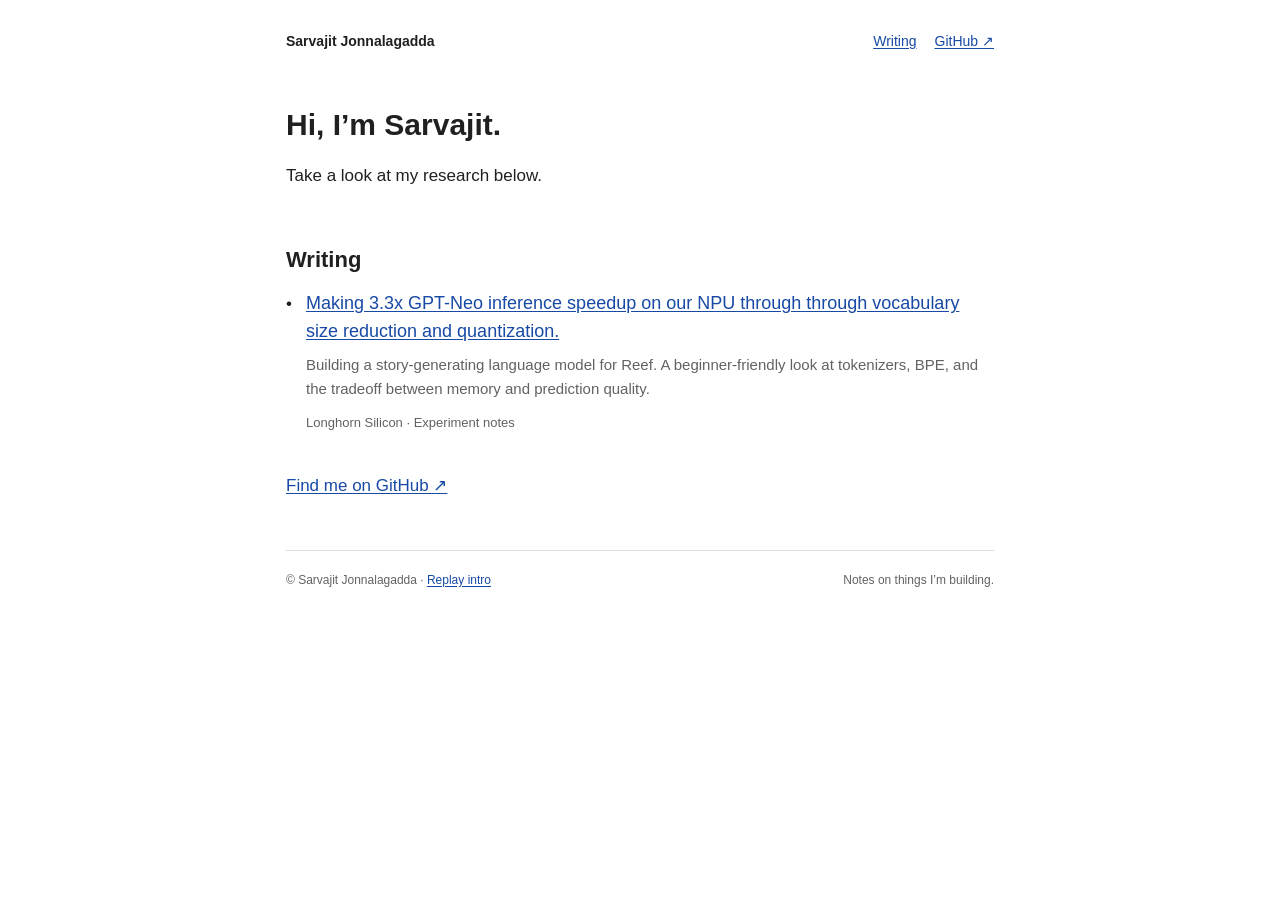
==== commit e83b747c: "Set article title to author's exact requested wording" ====
--- a/index.html
+++ b/index.html
@@ -15,6 +15,6 @@
 <div class="bunny-credit">Woven bunny study<span>Inspired by <a href="https://doi.org/10.1145/3306346.3323043">Weaving Geodesic Foliations (2019)</a></span></div>
 </section><script>document.getElementById("bunny-intro").hidden=!(window.__bunnyIntro&&window.__bunnyIntro.active);</script><a class="skip" href="#main">Skip to content</a><div class="wrap"><header class="topbar"><a class="brand" href="index.html"><span>sj.</span>Sarvajit Jonnalagadda</a><nav class="nav" aria-label="Main navigation"><a href="index.html#writing">Writing</a><a href="https://github.com/sarvajit-j">GitHub ↗</a></nav></header>
 <main id="main"><section class="hero"><div class="eyebrow">Notes & projects</div><h1>Hi, I’m Sarvajit.</h1><p class="intro">Take a look at my research below.</p></section>
-<section id="writing" aria-labelledby="writing-title"><div class="sectionbar"><h2 id="writing-title">Writing</h2><span>01 article</span></div><a class="entry" href="vocabulary.html"><span class="tag">INFERENCE</span><div><h3>An estimated 3.3× GPT-Neo inference speedup on our NPU through vocabulary reduction and quantization</h3><p>Building a story-generating language model for Reef. A beginner-friendly look at tokenizers, BPE, and the tradeoff between memory and prediction quality.</p><span class="entry-meta">Longhorn Silicon · Experiment notes</span></div><span class="arrow" aria-hidden="true">↗</span></a></section>
+<section id="writing" aria-labelledby="writing-title"><div class="sectionbar"><h2 id="writing-title">Writing</h2><span>01 article</span></div><a class="entry" href="vocabulary.html"><span class="tag">INFERENCE</span><div><h3>Making 3.3x GPT-Neo inference speedup on our NPU through through vocabulary size reduction and quantization.</h3><p>Building a story-generating language model for Reef. A beginner-friendly look at tokenizers, BPE, and the tradeoff between memory and prediction quality.</p><span class="entry-meta">Longhorn Silicon · Experiment notes</span></div><span class="arrow" aria-hidden="true">↗</span></a></section>
 <section class="about" id="about"><div class="eyebrow">Find me</div><div><a href="https://github.com/sarvajit-j">Find me on GitHub ↗</a></div></section></main>
 <footer><span>© Sarvajit Jonnalagadda · <a href="?intro=1">Replay intro</a></span><span>Notes on things I’m building.</span></footer></div></body></html>
